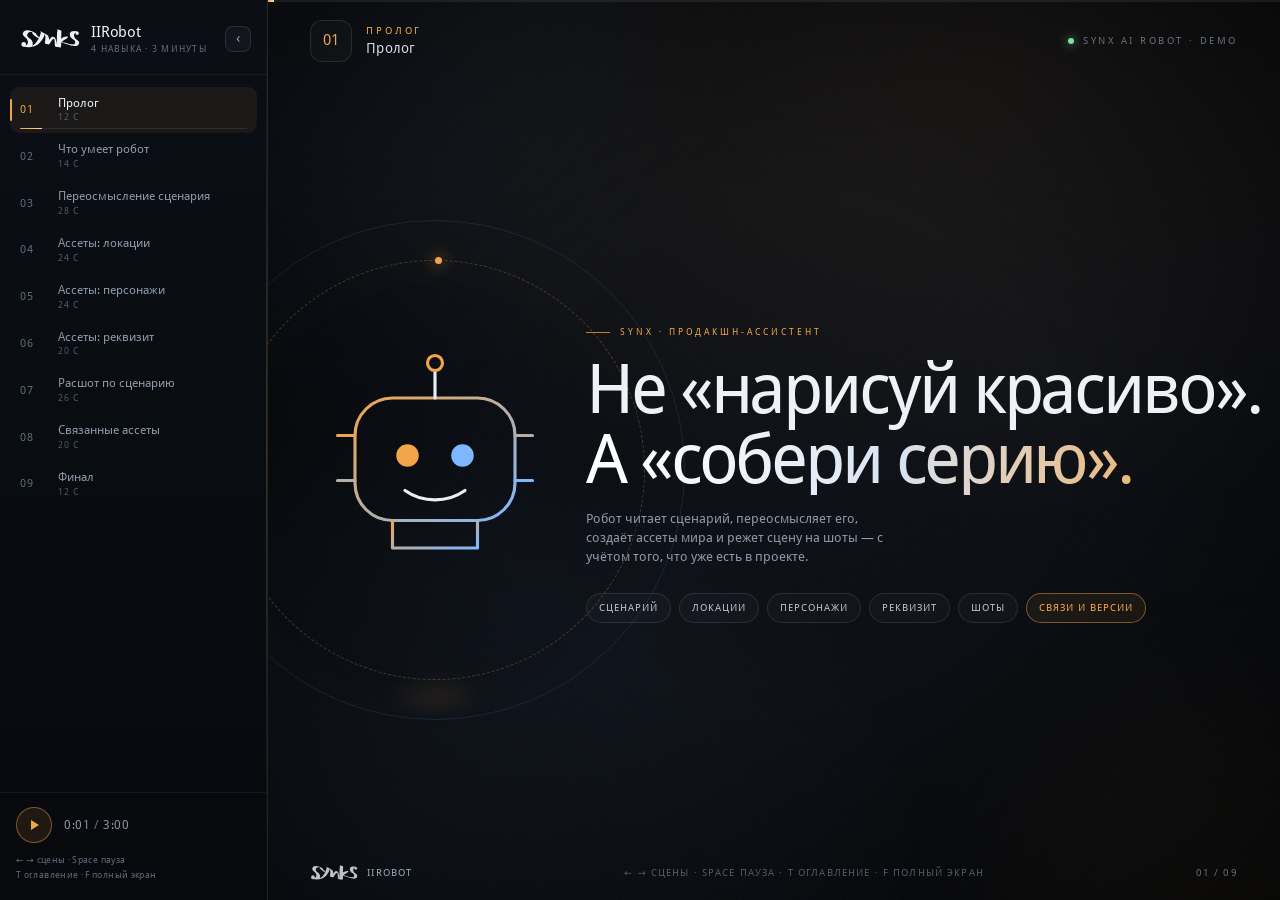
==== promo/presentation/index.html @ e38aaf2a "Add IIRobot 3-minute JS presentation" ====
<!doctype html>
<html lang="ru">
<head>
<meta charset="utf-8">
<meta name="viewport" content="width=device-width, initial-scale=1">
<title>IIRobot — 4 навыка за 3 минуты</title>
<link rel="stylesheet" href="styles.css">
</head>
<body>

<div class="app">

  <!-- ================= левая панель оглавления ================= -->
  <aside class="toc" id="toc" aria-label="Оглавление презентации">
    <div class="toc-head">
      <div class="toc-brand">
        <span class="brand-mark" aria-hidden="true"></span>
        <span class="brand-text"><b>IIRobot</b><small>4 навыка · 3 минуты</small></span>
      </div>
      <button class="toc-toggle" id="toc-toggle" type="button"
              title="Свернуть оглавление (T)" aria-label="Свернуть оглавление" aria-expanded="true">‹</button>
    </div>

    <nav class="toc-list" id="toc-list"><!-- заполняется из .scene --></nav>

    <div class="toc-foot">
      <button class="play-btn" id="play-btn" type="button" title="Пауза (Space)" aria-label="Пауза">
        <span class="play-icon" aria-hidden="true"></span>
      </button>
      <div class="toc-clock">
        <span id="clock">0:00</span><span class="clock-sep">/</span><span id="clock-total">3:00</span>
      </div>
      <div class="toc-hint">← → сцены · Space пауза<br>T оглавление · F полный экран</div>
    </div>
  </aside>

  <!-- ================= сцена ================= -->
  <main class="stage" id="stage">
    <div class="ambient" aria-hidden="true">
      <div class="ambient-grid"></div>
      <div class="orb orb-a"></div>
      <div class="orb orb-b"></div>
      <div class="grain"></div>
      <div class="vignette"></div>
    </div>

    <div class="overall"><span id="overall-bar"></span></div>

    <header class="topbar">
      <div class="chapter">
        <span class="chapter-num" id="chapter-num">01</span>
        <span class="chapter-text">
          <span class="chapter-kicker" id="chapter-kicker">Пролог</span>
          <span class="chapter-title" id="chapter-title">Робот, который собирает серию</span>
        </span>
      </div>
      <div class="topbar-right">
        <span class="live-dot" aria-hidden="true"></span>
        <span class="topbar-note">SYNX AI ROBOT · DEMO</span>
      </div>
    </header>

    <div class="scenes" id="scenes">

      <!-- 01 · интро · 12 с -->
      <section class="scene scene-intro" data-title="Пролог" data-kicker="Пролог"
               data-duration="12">
        <div class="intro-robot a-scale" style="--d:.15s">
          <div class="robot-ring"></div>
          <div class="robot-ring ring-2"></div>
          <svg class="robot" viewBox="0 0 200 220" role="img" aria-label="Робот">
            <defs>
              <linearGradient id="rg" x1="0" y1="0" x2="1" y2="1">
                <stop offset="0" stop-color="#f0a54a"/><stop offset="1" stop-color="#7fb7ff"/>
              </linearGradient>
            </defs>
            <rect x="36" y="52" width="128" height="98" rx="30" fill="none" stroke="url(#rg)" stroke-width="2.5"/>
            <circle cx="78" cy="98" r="9" fill="#f0a54a"/>
            <circle cx="122" cy="98" r="9" fill="#7fb7ff"/>
            <path d="M76 126c14 10 34 10 48 0" fill="none" stroke="#e9eef6" stroke-width="2.5" stroke-linecap="round"/>
            <path d="M100 52V30" stroke="#e9eef6" stroke-width="2.5" stroke-linecap="round"/>
            <circle cx="100" cy="24" r="6" fill="none" stroke="#f0a54a" stroke-width="2.5"/>
            <path d="M36 82H22M164 82h14M36 118H22M164 118h14" stroke="url(#rg)" stroke-width="2.5" stroke-linecap="round"/>
            <path d="M66 150v22h68v-22" fill="none" stroke="url(#rg)" stroke-width="2.5" stroke-linejoin="round"/>
          </svg>
          <span class="robot-shadow"></span>
        </div>

        <div class="intro-copy">
          <div class="kicker a" style="--d:.05s">SYNX · ПРОДАКШН-АССИСТЕНТ</div>
          <h1 class="intro-title">
            <span class="a" style="--d:.18s">Не «нарисуй красиво».</span>
            <span class="grad a" style="--d:.36s">А «собери серию».</span>
          </h1>
          <p class="lead a" style="--d:.58s">
            Робот читает сценарий, переосмысляет его, создаёт ассеты мира
            и режет сцену на шоты — с учётом того, что уже есть в проекте.
          </p>
          <div class="intro-chips">
            <span class="chip a" style="--d:.72s">сценарий</span>
            <span class="chip a" style="--d:.8s">локации</span>
            <span class="chip a" style="--d:.88s">персонажи</span>
            <span class="chip a" style="--d:.96s">реквизит</span>
            <span class="chip a" style="--d:1.04s">шоты</span>
            <span class="chip chip-accent a" style="--d:1.12s">связи и версии</span>
          </div>
        </div>
      </section>

      <!-- 02 · обзор навыков · 14 с -->
      <section class="scene scene-skills" data-title="Что умеет робот" data-kicker="Обзор"
               data-duration="14">
        <div class="scene-head">
          <div>
            <div class="kicker a" style="--d:.05s">ОБЗОР</div>
            <h2 class="a" style="--d:.14s">Четыре навыка, один диалог</h2>
          </div>
          <p class="head-note a" style="--d:.28s">
            Каждый навык — не отдельная кнопка, а продолжение разговора:
            робот помнит проект, связи и историю версий.
          </p>
        </div>

        <div class="skill-grid">
          <article class="skill-card a" style="--d:.28s">
            <span class="skill-num">01</span>
            <h3>Переосмысление сценария</h3>
            <p>Находит, что не работает в раскадровке, и предлагает другое покрытие сцены.</p>
            <div class="skill-visual visual-script" aria-hidden="true">
              <div class="vs-ui"><img src="img/ui-scenario.png" alt=""></div>
              <div class="vs-strip">
                <img src="img/shot-70.jpg" alt="">
                <img src="img/shot-83.jpg" alt="">
                <img src="img/shot-109.jpg" alt="">
              </div>
            </div>
          </article>

          <article class="skill-card a" style="--d:.42s">
            <span class="skill-num">02</span>
            <h3>Ассеты мира</h3>
            <p>Локации, персонажи и реквизит — в едином арт-дирекшне и с нужных ракурсов.</p>
            <div class="skill-visual visual-assets" aria-hidden="true">
              <img src="img/loc-fog.jpg" alt="">
              <img src="img/char-helga.jpg" alt="">
              <img src="img/prop-passport-front.jpg" alt="">
            </div>
          </article>

          <article class="skill-card a" style="--d:.56s">
            <span class="skill-num">03</span>
            <h3>Расшот по сценарию</h3>
            <p>Режет сцену на планы и ракурсы: общий, средний, деталь — по тому, что происходит.</p>
            <div class="skill-visual visual-shots" aria-hidden="true">
              <img src="img/shot-83.jpg" alt="">
              <img src="img/shot-70.jpg" alt="">
              <img src="img/shot-109.jpg" alt="">
            </div>
          </article>

          <article class="skill-card a" style="--d:.7s">
            <span class="skill-num">04</span>
            <h3>Связанные ассеты</h3>
            <p>Проставляет связи шотов с локациями, героями и реквизитом и сверяет с API.</p>
            <div class="skill-visual visual-links" aria-hidden="true">
              <svg viewBox="0 0 300 280" preserveAspectRatio="xMidYMid meet">
                <g fill="none" stroke="rgba(240,165,74,.55)" stroke-width="1.2" stroke-dasharray="4 5">
                  <path d="M82 132 C96 132 96 52 112 52"/>
                  <path d="M82 138 C96 138 96 138 112 138"/>
                  <path d="M82 144 C96 144 96 224 112 224"/>
                  <path d="M176 52 C190 52 190 52 206 52"/>
                  <path d="M176 138 C190 138 190 138 206 138"/>
                  <path d="M176 224 C190 224 190 224 206 224"/>
                </g>
                <g stroke="rgba(127,183,255,.5)" stroke-width="1" fill="none">
                  <path d="M164 52v172M164 52v-20M164 224v20" stroke="rgba(255,255,255,.07)"/>
                </g>
                <g font-family="inherit" font-size="10">
                  <rect x="4" y="116" width="78" height="44" rx="9" fill="rgba(127,183,255,.08)" stroke="rgba(127,183,255,.5)"/>
                  <text x="43" y="135" fill="#dfe8f4" text-anchor="middle" font-size="9">Сценарий</text>
                  <text x="43" y="149" fill="#8d99a9" text-anchor="middle" font-size="8">14 секвенций</text>

                  <rect x="112" y="34" width="64" height="36" rx="8" fill="rgba(255,255,255,.04)" stroke="rgba(255,255,255,.16)"/>
                  <text x="144" y="56" fill="#dfe8f4" text-anchor="middle" font-size="9">шоты</text>
                  <rect x="112" y="120" width="64" height="36" rx="8" fill="rgba(255,255,255,.04)" stroke="rgba(255,255,255,.16)"/>
                  <text x="144" y="142" fill="#dfe8f4" text-anchor="middle" font-size="9">планы</text>
                  <rect x="112" y="206" width="64" height="36" rx="8" fill="rgba(255,255,255,.04)" stroke="rgba(255,255,255,.16)"/>
                  <text x="144" y="228" fill="#dfe8f4" text-anchor="middle" font-size="9">ракурсы</text>

                  <rect x="206" y="32" width="90" height="40" rx="8" fill="rgba(240,165,74,.10)" stroke="rgba(240,165,74,.5)"/>
                  <text x="251" y="56" fill="#f4c084" text-anchor="middle" font-size="9">локации ×6</text>
                  <rect x="206" y="118" width="90" height="40" rx="8" fill="rgba(240,165,74,.10)" stroke="rgba(240,165,74,.5)"/>
                  <text x="251" y="142" fill="#f4c084" text-anchor="middle" font-size="9">персонажи ×6</text>
                  <rect x="206" y="204" width="90" height="40" rx="8" fill="rgba(240,165,74,.10)" stroke="rgba(240,165,74,.5)"/>
                  <text x="251" y="228" fill="#f4c084" text-anchor="middle" font-size="9">реквизит ×14</text>
                </g>
                <g fill="#f0a54a">
                  <circle cx="82" cy="138" r="3.5"/>
                  <circle cx="176" cy="52" r="2.6"/>
                  <circle cx="176" cy="138" r="2.6"/>
                  <circle cx="176" cy="224" r="2.6"/>
                </g>
              </svg>
            </div>
          </article>
        </div>
      </section>

      <!-- 03 · сценарий · 28 с -->
      <section class="scene scene-script" data-title="Переосмысление сценария" data-kicker="Навык 01"
               data-duration="28">
        <div class="split split-script">
          <div class="split-copy">
            <div class="kicker a" style="--d:.05s">НАВЫК 01 · СЦЕНАРИЙ</div>
            <h2 class="a" style="--d:.14s">Сначала понять,<br>что именно не так</h2>
            <p class="lead a" style="--d:.3s">
              Робот разбирает не «картинки», а драматургию: кто в кадре,
              зачем этот план и как сцена монтируется.
            </p>

            <ol class="steps">
              <li class="a" style="--d:.46s"><b>Читает</b> сценарий, ТЗ и связи шотов
                с локациями и персонажами.</li>
              <li class="a" style="--d:.62s"><b>Находит</b> провалы: одинаковые планы,
                герои «за кадром», ложные связи.</li>
              <li class="a" style="--d:.78s"><b>Пересобирает</b> раскадровку: планы,
                ракурсы, участники — по монтажу.</li>
            </ol>

            <blockquote class="quote a" style="--d:1s">
              «Тебе нужно не „разные картинки“,<br>а раскадровка»
            </blockquote>
            <div class="quote-src a" style="--d:1.12s">из диалога с роботом</div>
          </div>

          <figure class="shot-frame frame-ui a-right" style="--d:.34s">
            <div class="frame-bar"><span></span><span></span><span></span><em>IIRobot · Чат</em></div>
            <div class="frame-img">
              <img src="img/ui-scenario.png" alt="Разбор сценария в чате IIRobot">
              <span class="scan"></span>
              <span class="overlay-box box-a"></span>
              <span class="overlay-box box-b"></span>
            </div>
            <figcaption class="tag tag-a">Разбор задачи</figcaption>
            <figcaption class="tag tag-b">Что не так с S01</figcaption>
          </figure>
        </div>
      </section>

      <!-- 04 · локации · 24 с -->
      <section class="scene scene-locations" data-title="Ассеты: локации" data-kicker="Навык 02"
               data-duration="24">
        <div class="scene-head">
          <div>
            <div class="kicker a" style="--d:.05s">НАВЫК 02 · АССЕТЫ</div>
            <h2 class="a" style="--d:.14s">Локации: один мир,<br>много ракурсов</h2>
          </div>
          <p class="head-note a" style="--d:.3s">
            Не «красивый фон», а съёмочная площадка: общий план, обратный,
            детали и предметы, которые держат сцену.
          </p>
        </div>

        <div class="loc-grid">
          <figure class="loc loc-main a-scale" style="--d:.34s">
            <img src="img/loc-fog.jpg" alt="Туманная площадь у здания" class="kb">
            <figcaption><b>Туман снаружи</b><span>общий план · атмосфера</span></figcaption>
          </figure>
          <figure class="loc a-scale" style="--d:.44s">
            <img src="img/loc-basement.jpg" alt="Подвальная аудитория" class="kb">
            <figcaption><b>Подвал</b><span>разрушенный класс</span></figcaption>
          </figure>
          <figure class="loc a-scale" style="--d:.54s">
            <img src="img/loc-vestibule.jpg" alt="Вестибюль" class="kb">
            <figcaption><b>Вестибюль</b><span>мрамор · ночь</span></figcaption>
          </figure>
          <figure class="loc a-scale" style="--d:.64s">
            <img src="img/loc-side.jpg" alt="Боковая комната" class="kb">
            <figcaption><b>Боковая комната</b><span>обратный ракурс</span></figcaption>
          </figure>
          <figure class="loc loc-detail a-scale" style="--d:.74s">
            <img src="img/loc-clock.jpg" alt="Часы в вестибюле" class="kb">
            <figcaption><b>Часы</b><span>23:55 · деталь</span></figcaption>
          </figure>
          <figure class="loc loc-detail a-scale" style="--d:.84s">
            <img src="img/loc-reagents.jpg" alt="Реагенты в подвале" class="kb">
            <figcaption><b>Реагенты</b><span>предметы сцены</span></figcaption>
          </figure>
        </div>

        <div class="strip-note a" style="--d:1s">
          <span class="dot"></span>
          Одна локация — до пяти ракурсов. Каждый следующий кадр остаётся в том же мире.
        </div>
      </section>

      <!-- 05 · персонажи · 24 с -->
      <section class="scene scene-characters" data-title="Ассеты: персонажи" data-kicker="Навык 02"
               data-duration="24">
        <div class="scene-head">
          <div>
            <div class="kicker a" style="--d:.05s">НАВЫК 02 · АССЕТЫ</div>
            <h2 class="a" style="--d:.14s">Персонажи: лицо, костюм, силуэт</h2>
          </div>
          <p class="head-note a" style="--d:.3s">
            Hero-кадр задаёт характер, turnaround фиксирует костюм и пропорции —
            чтобы герой не «плыл» между шотами.
          </p>
        </div>

        <div class="char-grid">
          <article class="char a char-1" style="--d:.34s">
            <div class="char-hero"><img src="img/char-arthur.jpg" alt="Артур — hero-кадр" class="kb"></div>
            <div class="char-card">
              <div class="char-name">Артур</div>
              <div class="char-tags"><span>hero</span><span>turnaround</span><span>close-up</span></div>
              <img class="char-turn" src="img/char-arthur-turn.jpg" alt="Артур — turnaround">
            </div>
          </article>

          <article class="char a char-2" style="--d:.48s">
            <div class="char-hero"><img src="img/char-helga.jpg" alt="Хельга Вольк — hero-кадр" class="kb"></div>
            <div class="char-card">
              <div class="char-name">Хельга Вольк</div>
              <div class="char-tags"><span>hero</span><span>turnaround</span><span>close-up</span></div>
              <img class="char-turn" src="img/char-helga-turn.jpg" alt="Хельга Вольк — turnaround">
            </div>
          </article>

          <article class="char a char-3" style="--d:.62s">
            <div class="char-hero"><img src="img/char-gromov.jpg" alt="Громов — hero-кадр" class="kb"></div>
            <div class="char-card">
              <div class="char-name">Громов</div>
              <div class="char-tags"><span>hero</span><span>close-up</span></div>
              <img class="char-turn char-turn-close" src="img/char-gromov-close.jpg" alt="Громов — крупный план">
            </div>
          </article>
        </div>

        <div class="strip-note a" style="--d:.8s">
          <span class="dot"></span>
          Один персонаж — несколько состояний: портрет, полный рост, разворот, крупный план.
        </div>
      </section>

      <!-- 06 · реквизит · 20 с -->
      <section class="scene scene-props" data-title="Ассеты: реквизит" data-kicker="Навык 02"
               data-duration="20">
        <div class="scene-head">
          <div>
            <div class="kicker a" style="--d:.05s">НАВЫК 02 · АССЕТЫ</div>
            <h2 class="a" style="--d:.14s">Реквизит: предмет с историей</h2>
          </div>
          <p class="head-note a" style="--d:.3s">
            Вещь должна читаться в кадре крупным планом и совпадать
            в каждом появлении — как паспорт Иоанна IV.
          </p>
        </div>

        <div class="prop-grid">
          <figure class="prop prop-main a-scale" style="--d:.34s">
            <img src="img/prop-passport-close.jpg" alt="Паспорт Иоанна IV — крупный план" class="kb">
            <figcaption>
              <b>Паспорт Иоанна IV</b>
              <span>5 ракурсов: front · 3/4 · close · profile · back</span>
            </figcaption>
            <span class="prop-badge">5 ракурсов</span>
          </figure>

          <div class="prop-views">
            <figure class="prop a-scale" style="--d:.46s"><img src="img/prop-passport-front.jpg" alt="Паспорт — фронт"></figure>
            <figure class="prop a-scale" style="--d:.56s"><img src="img/prop-passport-34.jpg" alt="Паспорт — три четверти"></figure>
            <figure class="prop prop-clock a-scale" style="--d:.66s">
              <img src="img/loc-clock.jpg" alt="Часы в вестибюле">
              <figcaption><b>Часы · 23:55</b><span>держат время сцены</span></figcaption>
            </figure>
            <figure class="prop prop-paint a-scale" style="--d:.76s">
              <img src="img/prop-painting.jpg" alt="Портрет Иоанна IV">
              <figcaption><b>Портрет</b><span>картина в кадре</span></figcaption>
            </figure>
          </div>
        </div>
      </section>

      <!-- 07 · расшот · 26 с -->
      <section class="scene scene-shots" data-title="Расшот по сценарию" data-kicker="Навык 03"
               data-duration="26">
        <div class="scene-head">
          <div>
            <div class="kicker a" style="--d:.05s">НАВЫК 03 · РАСШОТ</div>
            <h2 class="a" style="--d:.14s">Покрытие сцены, а не нарезка</h2>
          </div>
          <p class="head-note a" style="--d:.3s">
            Робот предлагает планы и ракурсы под действие: где нужен общий,
            где — средний, а где взгляд героя.
          </p>
        </div>

        <div class="storyboard">
          <figure class="frame a-scale" style="--d:.34s">
            <img src="img/shot-83.jpg" alt="Общий план аудитории">
            <figcaption><span class="plan">общий</span> Аудитория · герой входит</figcaption>
          </figure>
          <figure class="frame a-scale" style="--d:.46s">
            <img src="img/shot-70.jpg" alt="Средний план героя">
            <figcaption><span class="plan">средний</span> Герой садится за парту</figcaption>
          </figure>
          <figure class="frame a-scale" style="--d:.58s">
            <img src="img/shot-109.jpg" alt="Групповой план сцены">
            <figcaption><span class="plan">групповой</span> Разговор в проходе</figcaption>
          </figure>
          <span class="scan-line" aria-hidden="true"></span>
        </div>

        <div class="shot-analysis">
          <div class="shot-table a" style="--d:.72s">
            <div class="shot-row shot-head">
              <span>Секв.</span><span>Локация</span><span>Что в кадре</span>
            </div>
            <div class="shot-row">
              <span class="seq">S01</span>
              <span><code>loc_central_hall_argus</code> ×15</span>
              <span class="chips-mini">
                <i>dome_screen ×5</i><i>analyst_terminal ×5</i><i>confetti ×4</i>
                <i>coffee_cup ×3</i><i>Элара ×9</i><i>Финн ×6</i>
              </span>
            </div>
            <div class="shot-row">
              <span class="seq">S02</span>
              <span><code>loc_analysis_center</code> ×15</span>
              <span class="chips-mini">
                <i>hologram_projector ×4</i><i>server_rack ×2</i><i>leak_pipe</i>
                <i>corridor ×1</i><i>все четверо</i>
              </span>
            </div>
            <div class="shot-row">
              <span class="seq">S03</span>
              <span><code>loc_corridor_elara_office</code> ×12</span>
              <span class="chips-mini">
                <i>elara_desk_lamp ×6</i><i>glass_wall ×2</i><i>coffee_cup</i>
              </span>
            </div>
          </div>

          <div class="plan-notes">
            <div class="plan-note a" style="--d:.84s"><b>общий</b><span>где мы, как устроено пространство и путь героя</span></div>
            <div class="plan-note a" style="--d:.92s"><b>средний</b><span>что делает герой и в каком он состоянии</span></div>
            <div class="plan-note a" style="--d:1s"><b>групповой</b><span>кто с кем в кадре и как меняются отношения</span></div>
          </div>
        </div>

        <div class="shot-stats">
          <div class="stat a" style="--d:1s"><b>14</b><span>секвенций</span></div>
          <div class="stat a" style="--d:1.07s"><b>94</b><span>шота</span></div>
          <div class="stat a" style="--d:1.14s"><b>26</b><span>ассетов</span></div>
          <div class="stat a" style="--d:1.21s"><b>6</b><span>локаций</span></div>
        </div>

        <div class="strip-note a" style="--d:1.3s">
          <span class="dot"></span>
          Расшот связан со сценарием: каждый кадр знает свою локацию и участников.
        </div>
      </section>

      <!-- 08 · связи · 20 с -->
      <section class="scene scene-links" data-title="Связанные ассеты" data-kicker="Навык 04"
               data-duration="20">
        <div class="split split-links">
          <div class="split-copy">
            <div class="kicker a" style="--d:.05s">НАВЫК 04 · СВЯЗИ</div>
            <h2 class="a" style="--d:.14s">Всё связано.<br>Всё проверено.</h2>
            <p class="lead a" style="--d:.3s">
              Робот проставляет <code>linked assets</code> у шотов, а потом
              сверяет результат с API проекта — без «на глаз».
            </p>

            <div class="pipeline">
              <div class="pipe-node a" style="--d:.46s"><span>01</span>Сценарий</div>
              <div class="pipe-node a" style="--d:.56s"><span>02</span>Секвенции</div>
              <div class="pipe-node a" style="--d:.66s"><span>03</span>Шоты</div>
              <div class="pipe-node pipe-accent a" style="--d:.76s"><span>04</span>Ассеты: локация · персонаж · реквизит</div>
              <div class="pipe-node a" style="--d:.86s"><span>05</span>Версии и публикация</div>
              <div class="pipe-pulse" aria-hidden="true"></div>
            </div>

            <div class="verify a" style="--d:1s">
              <b>94 / 94</b>
              <span>шотов связаны · расхождений 0</span>
            </div>
          </div>

          <figure class="shot-frame frame-ui frame-tilt a-right" style="--d:.34s">
            <div class="frame-bar"><span></span><span></span><span></span><em>IIRobot · связи шотов</em></div>
            <div class="frame-img">
              <img src="img/ui-linked.png" alt="Связанные ассеты шотов в IIRobot">
              <span class="scan"></span>
            </div>
          </figure>
        </div>
      </section>

      <!-- 09 · финал · 12 с -->
      <section class="scene scene-final" data-title="Финал" data-kicker="Финал"
               data-duration="12">
        <div class="final-wrap">
          <div class="final-robot a-scale" style="--d:.1s">
            <svg viewBox="0 0 200 220" aria-hidden="true">
              <rect x="36" y="52" width="128" height="98" rx="30" fill="none" stroke="url(#rg)" stroke-width="2.5"/>
              <circle cx="78" cy="98" r="9" fill="#f0a54a"/>
              <circle cx="122" cy="98" r="9" fill="#7fb7ff"/>
              <path d="M76 126c14 10 34 10 48 0" fill="none" stroke="#e9eef6" stroke-width="2.5" stroke-linecap="round"/>
              <path d="M100 52V30" stroke="#e9eef6" stroke-width="2.5" stroke-linecap="round"/>
              <circle cx="100" cy="24" r="6" fill="none" stroke="#f0a54a" stroke-width="2.5"/>
            </svg>
          </div>
          <div class="kicker a" style="--d:.15s">3 МИНУТЫ · 4 НАВЫКА</div>
          <h2 class="final-title a" style="--d:.26s">Сценарий → ассеты → шоты → связи</h2>
          <p class="lead final-lead a" style="--d:.4s">
            Один робот ведёт проект от текста до версий в synx.
            Осталось начать диалог.
          </p>
          <div class="final-actions a" style="--d:.56s">
            <button class="btn-replay" id="replay" type="button">Смотреть заново</button>
            <span class="final-meta">IIRobot 1.0.0 · <code>github.com/jjm-github/synx_ai_robot</code></span>
          </div>
          <div class="final-note a" style="--d:.72s">
            Навыки связаны между собой: связи, которые робот проставил на прошлом шаге,
            становятся контекстом для следующего.
          </div>
        </div>
        <div class="final-rings" aria-hidden="true"><span></span><span></span><span></span></div>
      </section>

    </div>

    <div class="paused-badge" id="paused-badge">Пауза · Space</div>

    <footer class="hintbar">
      <span class="hintbar-brand"><span class="brand-mark small"></span> IIRobot</span>
      <span class="hintbar-text">← → сцены · Space пауза · T оглавление · F полный экран</span>
      <span class="hintbar-right" id="hintbar-right">01 / 09</span>
    </footer>
  </main>
</div>

<script src="app.js"></script>
</body>
</html>
---- promo/presentation/styles.css ----
/* ============================================================
   IIRobot · презентация способностей · 3 минуты
   Шрифт: DroidSans.ttf (локально, fonts/)
   ============================================================ */

@font-face {
  font-family: "Droid Sans";
  src: url("fonts/DroidSans.ttf") format("truetype");
  font-weight: 400 900;
  font-style: normal;
  font-display: block;
}

:root {
  --bg: #06080b;
  --bg-2: #0a0d13;
  --panel: rgba(15, 19, 26, .72);
  --ink: #eef2f7;
  --muted: #8d99a9;
  --muted-2: #626d7c;
  --accent: #f0a54a;
  --accent-2: #7fb7ff;
  --ok: #7ee0a1;
  --line: rgba(255, 255, 255, .10);
  --line-2: rgba(255, 255, 255, .06);
  --toc-w: 316px;
  --ease: cubic-bezier(.16, 1, .3, 1);
  --pad-x: clamp(18px, 3.3vw, 64px);
  --font: "Droid Sans", "DroidSans", "DejaVu Sans", sans-serif;
}

* { box-sizing: border-box; }
html, body { height: 100%; }
body {
  margin: 0;
  overflow: hidden;
  background: var(--bg);
  color: var(--ink);
  font-family: var(--font);
  font-size: 16px;
  line-height: 1.4;
  -webkit-font-smoothing: antialiased;
  text-rendering: optimizeLegibility;
}

code {
  font-family: ui-monospace, "SF Mono", "DejaVu Sans Mono", monospace;
  font-size: .9em;
  color: #cfd8e6;
  background: rgba(255, 255, 255, .06);
  border: 1px solid var(--line-2);
  border-radius: 5px;
  padding: .08em .35em;
}

/* ============================== каркас ============================== */
.app { display: flex; height: 100vh; }

.stage {
  position: relative;
  flex: 1 1 auto;
  min-width: 0;
  overflow: hidden;
  background: radial-gradient(1200px 700px at 70% 10%, rgba(240, 165, 74, .07), transparent 62%),
              radial-gradient(900px 700px at 12% 95%, rgba(127, 183, 255, .06), transparent 60%),
              linear-gradient(150deg, #07090d 0%, #090c12 55%, #06080b 100%);
}

.ambient { position: absolute; inset: 0; pointer-events: none; overflow: hidden; }
.ambient-grid {
  position: absolute; inset: -25%;
  background-image: linear-gradient(rgba(255, 255, 255, .035) 1px, transparent 1px),
                    linear-gradient(90deg, rgba(255, 255, 255, .035) 1px, transparent 1px);
  background-size: 64px 64px;
  transform: perspective(900px) rotateX(57deg) translateY(20%);
  transform-origin: 50% 100%;
  opacity: .4;
  mask-image: radial-gradient(ellipse at 50% 65%, #000 0%, transparent 70%);
  -webkit-mask-image: radial-gradient(ellipse at 50% 65%, #000 0%, transparent 70%);
  animation: gridDrift 30s linear infinite;
}
@keyframes gridDrift { to { background-position: 0 64px, 64px 0; } }

.orb { position: absolute; border-radius: 50%; filter: blur(80px); opacity: .55; }
.orb-a { width: 42vw; height: 42vw; left: -14vw; top: -20vw; background: rgba(127, 183, 255, .10); animation: floatA 24s ease-in-out infinite alternate; }
.orb-b { width: 34vw; height: 34vw; right: -12vw; bottom: -18vw; background: rgba(240, 165, 74, .09); animation: floatA 28s ease-in-out infinite alternate-reverse; }
@keyframes floatA { to { transform: translate3d(3vw, -2vw, 0) scale(1.1); } }

.grain {
  position: absolute; inset: 0; opacity: .12; mix-blend-mode: screen;
  background-image: url("data:image/svg+xml,%3Csvg xmlns='http://www.w3.org/2000/svg' width='180' height='180'%3E%3Cfilter id='n'%3E%3CfeTurbulence type='fractalNoise' baseFrequency='.82' numOctaves='3' stitchTiles='stitch'/%3E%3C/filter%3E%3Crect width='100%25' height='100%25' filter='url(%23n)' opacity='.4'/%3E%3C/svg%3E");
}
.vignette { position: absolute; inset: 0; background: radial-gradient(ellipse at center, transparent 42%, rgba(0, 0, 0, .55) 100%); }

.overall { position: absolute; z-index: 20; top: 0; left: 0; right: 0; height: 2px; background: rgba(255, 255, 255, .07); }
.overall span { display: block; height: 100%; width: 0%; background: linear-gradient(90deg, var(--accent), #ffd8a1); box-shadow: 0 0 14px rgba(240, 165, 74, .6); }

/* ============================== топбар ============================== */
.topbar {
  position: absolute; z-index: 12; top: 0; left: 0; right: 0;
  display: flex; align-items: center; justify-content: space-between;
  padding: 2.2vh var(--pad-x) 0;
  pointer-events: none;
}
.chapter { display: flex; align-items: center; gap: 14px; }
.chapter-num {
  display: grid; place-items: center; width: 42px; height: 42px;
  border: 1px solid var(--line); border-radius: 12px;
  color: var(--accent); font-size: 15px; letter-spacing: .04em;
  background: rgba(255, 255, 255, .02);
}
.chapter-text { display: flex; flex-direction: column; gap: 2px; }
.chapter-kicker { font-size: 9.5px; letter-spacing: .3em; text-transform: uppercase; color: var(--accent); }
.chapter-title { font-size: 13.5px; color: #cfd8e6; letter-spacing: .01em; }
.topbar-right { display: flex; align-items: center; gap: 9px; color: var(--muted-2); }
.topbar-note { font-size: 9.5px; letter-spacing: .26em; text-transform: uppercase; }
.live-dot { width: 6px; height: 6px; border-radius: 50%; background: var(--ok); box-shadow: 0 0 10px rgba(126, 224, 161, .8); animation: live 2.4s ease-in-out infinite; }
@keyframes live { 50% { opacity: .35; } }

/* ============================== сцены ============================== */
.scenes { position: absolute; inset: 0; z-index: 5; }
.scene {
  position: absolute; inset: 0;
  display: flex; flex-direction: column;
  padding: 11vh var(--pad-x) 6.5vh;
  opacity: 0; visibility: hidden; overflow: hidden;
  transform: translateY(14px) scale(.997);
  transition: opacity .6s ease, transform .6s var(--ease), visibility .6s;
}
.scene.is-active { opacity: 1; visibility: visible; transform: none; }

.kicker {
  display: inline-flex; align-items: center; gap: 10px;
  color: var(--accent); font-size: clamp(9px, .72vw, 11.5px);
  letter-spacing: .32em; text-transform: uppercase; white-space: nowrap;
}
.kicker::before { content: ""; width: 24px; height: 1px; background: currentColor; opacity: .75; }

h2 {
  margin: .9vh 0 0;
  font-size: clamp(28px, 3.15vw, 56px);
  line-height: 1.0;
  letter-spacing: -.035em;
  font-weight: 700;
}
.lead {
  margin: 1.6vh 0 0;
  color: var(--muted);
  font-size: clamp(13px, 1.02vw, 17.5px);
  line-height: 1.46;
  max-width: 44ch;
}
.scene-head { display: flex; align-items: flex-end; justify-content: space-between; gap: 4vw; flex: 0 0 auto; }
.head-note {
  margin: 0 0 .4vh; max-width: 40ch; text-align: right;
  color: var(--muted); font-size: clamp(11.5px, .88vw, 14.5px); line-height: 1.45;
}

/* общие появления */
.a, .a-right, .a-scale { opacity: 0; will-change: transform, opacity, filter; }
.is-active .a { animation: rise .95s var(--ease) both; animation-delay: var(--d, 0s); }
.is-active .a-right { animation: riseRight 1.05s var(--ease) both; animation-delay: var(--d, 0s); }
.is-active .a-scale { animation: popScale 1.2s var(--ease) both; animation-delay: var(--d, 0s); }
@keyframes rise { from { opacity: 0; transform: translateY(26px); filter: blur(10px); } to { opacity: 1; transform: none; filter: blur(0); } }
@keyframes riseRight { from { opacity: 0; transform: translateX(46px) rotate(.6deg) scale(.985); filter: blur(8px); } to { opacity: 1; transform: none; filter: blur(0); } }
@keyframes popScale { from { opacity: 0; transform: scale(.94); filter: blur(10px); } to { opacity: 1; transform: none; filter: blur(0); } }

.is-active .kb { animation: kenburns var(--kb, 22s) ease-out both; }
@keyframes kenburns { from { transform: scale(1); } to { transform: scale(1.09); } }
img.kb { transform-origin: 50% 46%; }

/* ============================== 01 · интро ============================== */
.scene-intro {
  display: grid;
  grid-template-columns: 1.55fr .45fr;
  align-items: center;
  gap: 2vw;
  padding-right: calc(var(--pad-x) + 2vw);
}
.intro-copy { max-width: 940px; }
.intro-title {
  margin: 1.6vh 0 0;
  font-size: clamp(34px, 4.45vw, 86px);
  line-height: 1.02;
  letter-spacing: -.045em;
  font-weight: 700;
}
.intro-title span { display: block; white-space: nowrap; }
.intro-title .grad {
  background: linear-gradient(96deg, #fff 8%, #d9e3f2 46%, var(--accent) 96%);
  -webkit-background-clip: text; background-clip: text; color: transparent;
}
.chips, .intro-chips { display: flex; flex-wrap: wrap; gap: 8px; margin-top: 3vh; }
.chip {
  font-size: clamp(10px, .78vw, 12.5px);
  letter-spacing: .1em; text-transform: uppercase;
  padding: 7px 12px; border-radius: 999px;
  border: 1px solid var(--line);
  color: #b9c4d3; background: rgba(255, 255, 255, .025);
}
.chip-accent { border-color: rgba(240, 165, 74, .45); color: var(--accent); background: rgba(240, 165, 74, .07); }

.intro-robot { position: relative; display: grid; place-items: center; height: min(58vh, 520px); }
.robot { width: min(30vw, 250px); position: relative; z-index: 2; filter: drop-shadow(0 30px 60px rgba(0, 0, 0, .6)); animation: botFloat 7s ease-in-out infinite; }
@keyframes botFloat { 50% { transform: translateY(-12px); } }
.robot-ring {
  position: absolute; width: min(44vw, 420px); aspect-ratio: 1; border-radius: 50%;
  border: 1px dashed rgba(240, 165, 74, .28);
  animation: spin 40s linear infinite;
}
.robot-ring::after { content: ""; position: absolute; top: -4px; left: 50%; width: 7px; height: 7px; border-radius: 50%; background: var(--accent); box-shadow: 0 0 16px var(--accent); }
.robot-ring.ring-2 { width: min(52vw, 500px); border-style: solid; border-color: rgba(127, 183, 255, .12); animation-direction: reverse; animation-duration: 60s; }
.robot-ring.ring-2::after { top: auto; bottom: 14%; left: 8%; background: var(--accent-2); box-shadow: 0 0 16px var(--accent-2); }
@keyframes spin { to { transform: rotate(360deg); } }
.robot-shadow { position: absolute; bottom: 4%; width: 42%; height: 26px; border-radius: 50%; background: radial-gradient(ellipse, rgba(240, 165, 74, .18), transparent 70%); filter: blur(10px); }

/* ============================== 02 · навыки ============================== */
.skill-grid {
  flex: 1 1 auto; min-height: 0;
  display: grid; grid-template-columns: repeat(4, 1fr);
  grid-auto-rows: min(62vh, 560px);
  align-items: center;
  gap: 1.5vw;
  margin-top: 3.4vh;
}
.skill-card {
  position: relative; display: flex; flex-direction: column;
  align-self: stretch;
  padding: 2.4vh 1.5vw 2vh;
  border: 1px solid var(--line); border-radius: 18px;
  background: linear-gradient(170deg, rgba(255, 255, 255, .045), rgba(255, 255, 255, .012));
  overflow: hidden;
}
.skill-card::after {
  content: ""; position: absolute; inset: 0;
  background: radial-gradient(360px 200px at 20% 0%, rgba(240, 165, 74, .10), transparent 70%);
  opacity: 0; transition: opacity .4s;
}
.skill-card:hover::after { opacity: 1; }
.skill-num { font-size: clamp(28px, 2.4vw, 42px); letter-spacing: -.03em; color: rgba(255, 255, 255, .13); font-weight: 700; }
.skill-card h3 { margin: 1.4vh 0 .8vh; font-size: clamp(15px, 1.22vw, 21px); line-height: 1.16; letter-spacing: -.015em; }
.skill-card p { margin: 0; color: var(--muted); font-size: clamp(11px, .82vw, 13.5px); line-height: 1.45; }
.skill-visual { margin-top: auto; padding-top: 2vh; flex: 1 1 auto; min-height: 0; display: flex; flex-direction: column; }

.visual-script { display: grid; grid-template-rows: 1.45fr .55fr; gap: 8px; min-height: 0; }
.vs-ui, .vs-strip { overflow: hidden; border-radius: 8px; border: 1px solid var(--line-2); background: #0a0d12; min-height: 0; }
.vs-ui img { width: 100%; height: 100%; object-fit: cover; object-position: 34% 24%; display: block; filter: brightness(.92) saturate(.95); }
.vs-strip { display: grid; grid-template-columns: repeat(3, 1fr); gap: 3px; }
.vs-strip img { width: 100%; height: 100%; object-fit: cover; display: block; filter: brightness(.9); }

.visual-assets { display: grid; grid-template-columns: 1.2fr 1fr 1fr; gap: 6px; }
.visual-assets img { width: 100%; height: 100%; object-fit: cover; border-radius: 7px; filter: saturate(.9) brightness(.92); }
.visual-shots { display: grid; grid-template-columns: repeat(3, 1fr); gap: 6px; }
.visual-shots img { width: 100%; height: 100%; object-fit: cover; border-radius: 6px; filter: brightness(.9); }
.visual-links svg { width: 100%; height: 100%; display: block; }
.visual-links svg path { animation: dash 3.4s linear infinite; }
@keyframes dash { to { stroke-dashoffset: -36; } }

/* ============================== общий split ============================== */
.split { flex: 1 1 auto; min-height: 0; display: grid; grid-template-columns: .84fr 1.16fr; gap: 3.4vw; align-items: center; }
.split-copy { min-width: 0; }
.split-copy h2 { margin-top: 1.1vh; }

.steps { list-style: none; margin: 2.6vh 0 0; padding: 0; position: relative; }
.steps::before { content: ""; position: absolute; left: 7px; top: 8px; bottom: 10px; width: 1px; background: linear-gradient(var(--accent), rgba(127, 183, 255, .35)); opacity: .5; }
.steps li { position: relative; padding: 0 0 1.9vh 30px; color: var(--muted); font-size: clamp(12px, .92vw, 15.5px); line-height: 1.45; }
.steps li::before {
  content: ""; position: absolute; left: 3px; top: 5px; width: 9px; height: 9px; border-radius: 50%;
  background: var(--bg-2); border: 1px solid var(--accent); box-shadow: 0 0 0 4px rgba(240, 165, 74, .08);
}
.steps li b { color: var(--ink); font-weight: 700; }
.steps li:last-child { padding-bottom: 0; }

.quote {
  margin: 3vh 0 0; padding: 1.6vh 0 1.6vh 18px;
  border-left: 2px solid rgba(240, 165, 74, .65);
  font-size: clamp(14px, 1.1vw, 19px); line-height: 1.34; color: #dde4ee;
}
.quote-src { margin: 6px 0 0 20px; font-size: 10px; letter-spacing: .18em; text-transform: uppercase; color: var(--muted-2); }

/* ============================== скриншот ============================== */
.shot-frame {
  position: relative; margin: 0;
  border-radius: 14px; border: 1px solid rgba(255, 255, 255, .14);
  background: #0b0e13;
  box-shadow: 0 30px 90px rgba(0, 0, 0, .55), 0 0 0 1px rgba(0, 0, 0, .4);
  overflow: visible;
}
.frame-bar { display: flex; align-items: center; gap: 7px; padding: 10px 13px; border-bottom: 1px solid var(--line-2); background: rgba(255, 255, 255, .02); border-radius: 13px 13px 0 0; }
.frame-bar span { width: 9px; height: 9px; border-radius: 50%; background: rgba(255, 255, 255, .14); }
.frame-bar span:nth-child(1) { background: #e0655c; }
.frame-bar span:nth-child(2) { background: #e0b45c; }
.frame-bar span:nth-child(3) { background: #6fca7d; }
.frame-bar em { margin-left: 10px; font-style: normal; font-size: 10px; letter-spacing: .12em; text-transform: uppercase; color: var(--muted-2); }
.frame-img { position: relative; overflow: hidden; border-radius: 0 0 13px 13px; }
.frame-img img { display: block; width: 100%; height: auto; }
.frame-img .scan {
  position: absolute; left: 0; right: 0; height: 42%;
  background: linear-gradient(180deg, transparent, rgba(240, 165, 74, .10), transparent);
  mix-blend-mode: screen; opacity: 0;
}
.is-active .frame-img .scan { animation: scanDown 5.2s ease-in-out 1.1s infinite; }
@keyframes scanDown { 0% { top: -42%; opacity: 0; } 12% { opacity: 1; } 70% { opacity: .8; } 100% { top: 100%; opacity: 0; } }

.overlay-box { position: absolute; border: 1.5px solid rgba(240, 165, 74, .75); border-radius: 8px; box-shadow: 0 0 0 6px rgba(240, 165, 74, .06), 0 0 30px rgba(240, 165, 74, .12); opacity: 0; }
.box-a { left: 22.5%; top: 21.5%; width: 64%; height: 30%; }
.box-b { left: 22.5%; top: 53%; width: 64%; height: 22%; border-color: rgba(127, 183, 255, .7); }
.is-active .box-a { animation: boxIn .6s ease 1.5s both, boxPulse 3.2s ease-in-out 2.1s infinite; }
.is-active .box-b { animation: boxIn .6s ease 2.6s both, boxPulse 3.2s ease-in-out 3.2s infinite; }
@keyframes boxIn { from { opacity: 0; transform: scale(.98); } to { opacity: 1; transform: none; } }
@keyframes boxPulse { 50% { box-shadow: 0 0 0 10px rgba(240, 165, 74, .04), 0 0 40px rgba(240, 165, 74, .18); } }

.tag {
  position: absolute; z-index: 3;
  padding: 6px 11px; border-radius: 8px;
  font-size: 10px; letter-spacing: .1em; text-transform: uppercase;
  color: #10141a; background: var(--accent);
  box-shadow: 0 10px 26px rgba(0, 0, 0, .45);
  opacity: 0;
}
.tag-a { right: -14px; top: 17%; }
.tag-b { left: -12px; top: 58%; background: var(--accent-2); }
.is-active .tag-a { animation: rise .6s var(--ease) 2.1s both; }
.is-active .tag-b { animation: rise .6s var(--ease) 3.2s both; }
.frame-tilt { transform: rotate(-1.1deg); }

/* ============================== 04 · локации ============================== */
.loc-grid {
  flex: 1 1 auto; min-height: 0; margin-top: 2.8vh;
  display: grid; grid-template-columns: repeat(3, 1fr); grid-template-rows: repeat(3, 1fr);
  gap: 12px;
}
.loc { position: relative; margin: 0; overflow: hidden; border-radius: 12px; border: 1px solid var(--line); background: #0b0e13; }
.loc-main { grid-column: span 2; grid-row: span 2; }
.loc img { width: 100%; height: 100%; object-fit: cover; display: block; }
.loc figcaption {
  position: absolute; inset: auto 0 0 0; padding: 26px 14px 11px;
  background: linear-gradient(transparent, rgba(4, 6, 9, .86) 60%);
  display: flex; flex-direction: column; gap: 2px;
}
.loc figcaption b { font-size: clamp(11.5px, .86vw, 14px); font-weight: 700; letter-spacing: .01em; }
.loc figcaption span { font-size: clamp(9px, .66vw, 10.5px); letter-spacing: .13em; text-transform: uppercase; color: rgba(220, 228, 240, .62); }
.loc-main figcaption { padding: 60px 20px 16px; }
.loc-main figcaption b { font-size: clamp(16px, 1.3vw, 22px); }

.strip-note {
  flex: 0 0 auto; display: flex; align-items: center; gap: 10px;
  margin-top: 2vh; color: var(--muted); font-size: clamp(10.5px, .8vw, 13px);
}
.strip-note .dot { width: 6px; height: 6px; border-radius: 50%; background: var(--accent); box-shadow: 0 0 12px var(--accent); flex: 0 0 auto; }

/* ============================== 05 · персонажи ============================== */
.char-grid { flex: 1 1 auto; min-height: 0; margin-top: 2.8vh; display: grid; grid-template-columns: repeat(3, 1fr); gap: 1.4vw; }
.char { display: flex; flex-direction: column; min-height: 0; border: 1px solid var(--line); border-radius: 14px; overflow: hidden; background: #0b0e13; }
.char-hero { position: relative; flex: 1 1 auto; min-height: 0; overflow: hidden; }
.char-hero img { width: 100%; height: 100%; object-fit: cover; object-position: 50% 2%; display: block; }
.char-card { flex: 0 0 auto; padding: 10px 12px 12px; background: rgba(10, 13, 18, .92); border-top: 1px solid var(--line-2); }
.char-name { font-size: clamp(14px, 1.05vw, 18px); font-weight: 700; letter-spacing: -.01em; }
.char-tags { display: flex; gap: 5px; margin-top: 6px; flex-wrap: wrap; }
.char-tags span { font-size: 8.5px; letter-spacing: .14em; text-transform: uppercase; color: var(--muted); border: 1px solid var(--line-2); border-radius: 4px; padding: 2px 5px; }
.char-turn { width: 100%; height: 64px; object-fit: cover; object-position: 50% 6%; border-radius: 6px; margin-top: 8px; opacity: .9; }
.char-turn-close { object-position: 50% 22%; }

/* ============================== 06 · реквизит ============================== */
.prop-grid { flex: 1 1 auto; min-height: 0; margin-top: 2.8vh; display: grid; grid-template-columns: 1.02fr 1fr; gap: 12px; }
.prop { position: relative; margin: 0; overflow: hidden; border-radius: 12px; border: 1px solid var(--line); background: #0b0e13; }
.prop img { width: 100%; height: 100%; object-fit: cover; display: block; }
.prop-main { min-height: 0; }
.prop-main figcaption { position: absolute; inset: auto 0 0 0; padding: 60px 18px 14px; background: linear-gradient(transparent, rgba(4, 6, 9, .9) 55%); display: flex; flex-direction: column; gap: 3px; }
.prop-main figcaption b { font-size: clamp(15px, 1.2vw, 20px); }
.prop-main figcaption span { font-size: clamp(9px, .7vw, 11px); letter-spacing: .1em; text-transform: uppercase; color: rgba(220, 228, 240, .6); }
.prop-badge {
  position: absolute; top: 12px; right: 12px; padding: 5px 9px; border-radius: 7px;
  font-size: 9px; letter-spacing: .14em; text-transform: uppercase;
  color: #10141a; background: var(--accent); box-shadow: 0 8px 22px rgba(0, 0, 0, .4);
}
.prop-views { display: grid; grid-template-columns: 1fr 1fr; grid-template-rows: 1fr 1fr; gap: 12px; min-height: 0; }
.prop figcaption {
  position: absolute; inset: auto 0 0 0; padding: 24px 12px 9px;
  background: linear-gradient(transparent, rgba(4, 6, 9, .88) 62%);
  display: flex; flex-direction: column; gap: 1px;
}
.prop figcaption b { font-size: clamp(10.5px, .8vw, 13px); }
.prop figcaption span { font-size: 9px; letter-spacing: .1em; text-transform: uppercase; color: rgba(220, 228, 240, .55); }

/* ============================== 07 · расшот ============================== */
.storyboard { position: relative; flex: 0 0 auto; margin-top: 3vh; display: grid; grid-template-columns: repeat(3, 1fr); gap: 14px; }
.storyboard .frame { position: relative; margin: 0; border-radius: 10px; overflow: hidden; border: 1px solid var(--line); background: #0b0e13; }
.storyboard .frame img { width: 100%; height: 100%; aspect-ratio: 1.4 / 1; object-fit: cover; display: block; }
.storyboard figcaption {
  position: absolute; inset: auto 0 0 0; display: flex; align-items: center; gap: 8px;
  padding: 22px 11px 8px; background: linear-gradient(transparent, rgba(3, 5, 8, .9) 60%);
  font-size: clamp(9.5px, .72vw, 12px); color: #c9d3e1;
}
.storyboard .plan {
  font-size: 8.5px; letter-spacing: .12em; text-transform: uppercase;
  color: var(--accent); border: 1px solid rgba(240, 165, 74, .4); border-radius: 4px; padding: 1px 5px;
}
.scan-line {
  position: absolute; top: 0; bottom: 0; width: 2px; left: 0;
  background: linear-gradient(180deg, transparent, rgba(240, 165, 74, .9), transparent);
  box-shadow: 0 0 18px rgba(240, 165, 74, .5);
  opacity: 0; pointer-events: none;
}
.is-active .scan-line { animation: scanX 4.6s ease-in-out 1s infinite; }
@keyframes scanX { 0% { left: 0; opacity: 0; } 10% { opacity: 1; } 90% { opacity: 1; } 100% { left: 100%; opacity: 0; } }

.shot-analysis { flex: 0 0 auto; margin-top: 2.2vh; display: grid; grid-template-columns: 1.5fr 1fr; gap: 14px; align-items: stretch; }
.shot-table { border: 1px solid var(--line); border-radius: 12px; overflow: hidden; background: rgba(255, 255, 255, .02); }
.shot-row { display: grid; grid-template-columns: 56px .95fr 1.45fr; gap: 12px; align-items: center; padding: 10px 14px; border-top: 1px solid var(--line-2); font-size: clamp(9.5px, .72vw, 11.5px); }
.shot-row:first-child { border-top: 0; }
.shot-head { font-size: 8.5px; letter-spacing: .2em; text-transform: uppercase; color: var(--muted-2); background: rgba(255, 255, 255, .025); padding-top: 6px; padding-bottom: 6px; }
.shot-row .seq { color: var(--accent); font-weight: 700; letter-spacing: .04em; }
.shot-row code { white-space: nowrap; font-size: .92em; }
.chips-mini { display: flex; flex-wrap: wrap; gap: 4px; }
.chips-mini i { font-style: normal; font-size: 8.5px; letter-spacing: .02em; color: #b6c1d0; border: 1px solid var(--line); border-radius: 999px; padding: 1px 6px; background: rgba(255, 255, 255, .025); white-space: nowrap; }
.plan-notes { display: flex; flex-direction: column; gap: 6px; }
.plan-note {
  flex: 1 1 0; display: flex; flex-direction: column; justify-content: center; gap: 2px;
  padding: 6px 12px; border-left: 2px solid rgba(127, 183, 255, .45);
  background: linear-gradient(90deg, rgba(127, 183, 255, .05), transparent 70%);
  border-radius: 0 8px 8px 0;
}
.plan-note b { font-size: 9px; letter-spacing: .16em; text-transform: uppercase; color: var(--accent-2); }
.plan-note span { font-size: clamp(9.5px, .72vw, 11.5px); color: var(--muted); line-height: 1.35; }

.shot-stats { margin-top: auto; display: grid; grid-template-columns: repeat(4, 1fr); gap: 12px; padding-top: 2vh; }
.stat {
  display: flex; flex-direction: column; gap: 3px;
  padding: 10px 14px; border: 1px solid var(--line); border-radius: 10px;
  background: linear-gradient(170deg, rgba(255, 255, 255, .035), rgba(255, 255, 255, .01));
}
.stat b { font-size: clamp(20px, 1.7vw, 28px); line-height: 1; letter-spacing: -.03em; color: var(--ink); }
.stat b em { font-style: normal; color: var(--accent); }
.stat span { font-size: 9px; letter-spacing: .18em; text-transform: uppercase; color: var(--muted-2); }

/* ============================== 08 · связи ============================== */
.split-links { grid-template-columns: .9fr 1.1fr; }
.pipeline { position: relative; margin-top: 2.6vh; display: flex; flex-direction: column; gap: 0; }
.pipe-node {
  position: relative; display: flex; align-items: center; gap: 12px;
  padding: 9px 0 9px 0; color: #c6d0de; font-size: clamp(11px, .86vw, 14px);
}
.pipe-node::before { content: ""; width: 9px; height: 9px; border-radius: 50%; border: 1px solid rgba(127, 183, 255, .8); background: #0a0d13; flex: 0 0 auto; z-index: 2; box-shadow: 0 0 0 4px rgba(127, 183, 255, .06); }
.pipe-node span { font-size: 9px; color: var(--muted-2); letter-spacing: .12em; width: 18px; flex: 0 0 auto; }
.pipe-node:not(:last-child)::after { content: ""; position: absolute; left: 4px; top: 22px; bottom: -8px; width: 1px; background: linear-gradient(rgba(127, 183, 255, .5), rgba(127, 183, 255, .12)); }
.pipe-accent { color: var(--accent); }
.pipe-accent::before { border-color: var(--accent); box-shadow: 0 0 0 4px rgba(240, 165, 74, .1); }
.pipe-pulse {
  position: absolute; left: 0; top: 0; width: 9px; height: 9px; border-radius: 50%; background: var(--accent);
  box-shadow: 0 0 16px var(--accent); opacity: 0;
}
.is-active .pipe-pulse { animation: pipeRun 5s ease-in-out 1.2s infinite; }
@keyframes pipeRun { 0% { top: 12px; opacity: 0; } 8% { opacity: 1; } 92% { opacity: 1; } 100% { top: calc(100% - 26px); opacity: 0; } }

.verify { display: flex; align-items: baseline; gap: 12px; margin-top: 2.4vh; padding-top: 1.8vh; border-top: 1px solid var(--line-2); }
.verify b { font-size: clamp(24px, 2vw, 34px); letter-spacing: -.02em; color: var(--ok); }
.verify span { color: var(--muted); font-size: clamp(10.5px, .8vw, 12.5px); }

/* ============================== 09 · финал ============================== */
.scene-final { align-items: center; justify-content: center; text-align: center; padding-bottom: 8vh; }
.final-wrap { position: relative; z-index: 2; max-width: 980px; display: flex; flex-direction: column; align-items: center; }
.final-robot { width: 96px; margin-bottom: 2.2vh; filter: drop-shadow(0 20px 40px rgba(0, 0, 0, .5)); animation: botFloat 6s ease-in-out infinite; }
.final-robot svg { width: 100%; }
.final-title { margin: 1.4vh 0 0; font-size: clamp(28px, 2.9vw, 52px); line-height: 1.05; letter-spacing: -.04em; }
.final-lead { margin-left: auto; margin-right: auto; text-align: center; max-width: 52ch; }
.final-actions { display: flex; align-items: center; gap: 18px; margin-top: 3.6vh; flex-wrap: wrap; justify-content: center; }
.btn-replay {
  font-family: inherit; font-size: 13px; letter-spacing: .04em; font-weight: 700;
  color: #10141a; background: linear-gradient(120deg, #ffd8a1, var(--accent));
  border: 0; border-radius: 999px; padding: 12px 22px; cursor: pointer;
  box-shadow: 0 14px 40px rgba(240, 165, 74, .28);
  transition: transform .2s var(--ease), box-shadow .2s;
}
.btn-replay:hover { transform: translateY(-1px); box-shadow: 0 18px 50px rgba(240, 165, 74, .38); }
.final-meta { color: var(--muted-2); font-size: 11.5px; letter-spacing: .04em; }
.final-note { margin-top: 3vh; color: var(--muted-2); font-size: 11px; max-width: 62ch; line-height: 1.5; }
.final-rings { position: absolute; inset: 0; display: grid; place-items: center; pointer-events: none; }
.final-rings span { position: absolute; border-radius: 50%; border: 1px solid rgba(240, 165, 74, .10); width: min(46vw, 68vh); aspect-ratio: 1; animation: ringPulse 6s ease-out infinite; }
.final-rings span:nth-child(2) { width: min(58vw, 80vh); animation-delay: 1.4s; border-color: rgba(127, 183, 255, .08); }
.final-rings span:nth-child(3) { width: min(70vw, 92vh); animation-delay: 2.8s; }
@keyframes ringPulse { 0% { opacity: 0; transform: scale(.94); } 30% { opacity: 1; } 100% { opacity: 0; transform: scale(1.06); } }

/* ============================== TOC ============================== */
.toc {
  position: relative; z-index: 30;
  flex: 0 0 var(--toc-w); width: var(--toc-w);
  display: flex; flex-direction: column;
  background: linear-gradient(180deg, #0b0f15 0%, #07090d 100%);
  border-right: 1px solid var(--line);
  transition: width .45s var(--ease), flex-basis .45s var(--ease);
  overflow: hidden;
}
.toc::after { content: ""; position: absolute; top: 0; right: 0; bottom: 0; width: 1px; background: linear-gradient(transparent, rgba(240, 165, 74, .25), transparent); }
.toc-head { display: flex; align-items: center; justify-content: space-between; gap: 10px; padding: 22px 16px 18px 20px; border-bottom: 1px solid var(--line-2); }
.toc-brand { display: flex; align-items: center; gap: 11px; min-width: 0; }
.brand-mark {
  width: 74px; height: 24px; flex: 0 0 auto; background: var(--ink);
  -webkit-mask: url("../../static/synks_logo.svg") center / contain no-repeat;
  mask: url("../../static/synks_logo.svg") center / contain no-repeat;
}
.brand-mark.small { width: 48px; height: 16px; opacity: .8; }
.brand-text { display: flex; flex-direction: column; min-width: 0; }
.brand-text b { font-size: 15px; letter-spacing: -.01em; white-space: nowrap; }
.brand-text small { font-size: 9px; letter-spacing: .14em; text-transform: uppercase; color: var(--muted-2); white-space: nowrap; }
.toc-toggle {
  width: 26px; height: 26px; flex: 0 0 auto; border-radius: 8px;
  border: 1px solid var(--line); background: rgba(255, 255, 255, .03);
  color: var(--muted); font-family: inherit; font-size: 15px; line-height: 1; cursor: pointer;
  transition: color .2s, background .2s, transform .45s var(--ease);
}
.toc-toggle:hover { color: var(--ink); background: rgba(255, 255, 255, .07); }

.toc-list { flex: 1 1 auto; overflow-y: auto; overflow-x: hidden; padding: 12px 10px; scrollbar-width: thin; scrollbar-color: rgba(255,255,255,.15) transparent; }
.toc-item {
  position: relative; display: grid; grid-template-columns: 30px 1fr; align-items: center; gap: 8px;
  width: 100%; text-align: left; padding: 10px 10px 11px;
  border: 0; border-radius: 9px; background: transparent;
  color: var(--muted); font-family: inherit; cursor: pointer;
  transition: background .2s, color .2s;
}
.toc-item:hover { background: rgba(255, 255, 255, .035); color: #cfd8e6; }
.toc-num { font-size: 11px; letter-spacing: .06em; color: var(--muted-2); transition: color .2s; }
.toc-text { display: flex; flex-direction: column; gap: 2px; min-width: 0; }
.toc-title { font-size: 12.5px; line-height: 1.2; white-space: nowrap; overflow: hidden; text-overflow: ellipsis; }
.toc-meta { font-size: 9px; letter-spacing: .12em; text-transform: uppercase; color: var(--muted-2); opacity: .8; }
.toc-item::before { content: ""; position: absolute; left: 0; top: 12px; bottom: 12px; width: 2px; border-radius: 2px; background: transparent; transition: background .25s; }
.toc-progress { position: absolute; left: 10px; right: 10px; bottom: 4px; height: 1.5px; border-radius: 2px; background: rgba(255, 255, 255, .09); overflow: hidden; opacity: 0; transition: opacity .25s; }
.toc-progress i { display: block; height: 100%; width: calc(var(--p, 0) * 100%); background: linear-gradient(90deg, var(--accent), #ffd8a1); }
.toc-item.is-current { color: var(--ink); background: rgba(240, 165, 74, .075); }
.toc-item.is-current .toc-num { color: var(--accent); }
.toc-item.is-current::before { background: var(--accent); }
.toc-item.is-current .toc-progress { opacity: 1; }
.toc-item.is-past .toc-num { color: rgba(126, 224, 161, .75); }
.toc-item.is-past .toc-progress { opacity: .35; }

.toc-foot { flex: 0 0 auto; display: grid; grid-template-columns: 38px 1fr; align-items: center; gap: 10px; padding: 14px 16px 18px; border-top: 1px solid var(--line-2); }
.play-btn {
  width: 36px; height: 36px; border-radius: 50%; border: 1px solid rgba(240, 165, 74, .45);
  background: rgba(240, 165, 74, .1); cursor: pointer; display: grid; place-items: center;
  transition: background .2s, transform .2s;
}
.play-btn:hover { background: rgba(240, 165, 74, .2); transform: scale(1.04); }
.play-icon { width: 0; height: 0; border-left: 8px solid var(--accent); border-top: 5px solid transparent; border-bottom: 5px solid transparent; margin-left: 2px; }
body.is-paused .play-icon { width: 8px; height: 10px; border: 0; background: var(--accent); border-radius: 1px; box-shadow: 5px 0 0 var(--accent); margin-left: -5px; }
.toc-clock { font-size: 12px; color: var(--muted); letter-spacing: .05em; font-variant-numeric: tabular-nums; }
.clock-sep { margin: 0 4px; color: var(--muted-2); }
.toc-hint { grid-column: 1 / -1; font-size: 9px; line-height: 1.6; color: var(--muted-2); letter-spacing: .04em; }

/* свёрнутая панель */
.app.toc-collapsed .toc { flex-basis: 74px; width: 74px; }
.app.toc-collapsed .toc-head { padding: 22px 10px 18px; justify-content: center; }
.app.toc-collapsed .brand-text,
.app.toc-collapsed .toc-text,
.app.toc-collapsed .toc-hint,
.app.toc-collapsed .toc-clock { display: none; }
.app.toc-collapsed .brand-mark { display: none; }
.app.toc-collapsed .toc-toggle { transform: rotate(180deg); }
.app.toc-collapsed .toc-item { grid-template-columns: 1fr; justify-items: center; padding: 12px 4px; }
.app.toc-collapsed .toc-progress { left: 14px; right: 14px; }
.app.toc-collapsed .toc-foot { grid-template-columns: 1fr; justify-items: center; padding: 14px 8px 18px; }
.app.toc-collapsed .toc-num { font-size: 12.5px; }
.app.toc-collapsed .toc-item::before { top: 50%; transform: translateY(-50%); bottom: auto; height: 26px; }

/* ============================== подвал ============================== */
.hintbar {
  position: absolute; z-index: 12; left: 0; right: 0; bottom: 0;
  display: flex; align-items: center; justify-content: space-between; gap: 16px;
  padding: 0 var(--pad-x) 2.2vh;
  color: var(--muted-2); font-size: 9.5px; letter-spacing: .12em; text-transform: uppercase;
  pointer-events: none;
}
.hintbar-brand { display: flex; align-items: center; gap: 9px; color: #9aa6b6; }
.hintbar-text { opacity: .8; }
.hintbar-right { font-variant-numeric: tabular-nums; }

.paused-badge {
  position: absolute; z-index: 40; left: 50%; bottom: 7vh; transform: translate(-50%, 10px);
  padding: 8px 16px; border-radius: 999px;
  background: rgba(10, 13, 18, .85); border: 1px solid rgba(240, 165, 74, .35);
  color: var(--accent); font-size: 10px; letter-spacing: .22em; text-transform: uppercase;
  opacity: 0; pointer-events: none; transition: opacity .25s, transform .25s;
  backdrop-filter: blur(8px);
}
body.is-paused .paused-badge { opacity: 1; transform: translate(-50%, 0); }

/* ============================== адаптив ============================== */
@media (max-width: 1280px) {
  :root { --toc-w: 268px; }
  .toc-title { font-size: 11.5px; }
  .brand-mark { width: 60px; }
  .intro-title { font-size: clamp(38px, 5.4vw, 80px); }
  .skill-grid { gap: 12px; }
  .head-note { max-width: 32ch; }
}
@media (max-width: 1040px) {
  .app { position: relative; }
  .toc { position: absolute; inset: 0 auto 0 0; z-index: 50; box-shadow: 30px 0 80px rgba(0, 0, 0, .5); }
  .scene { padding-top: 12vh; }
  .split, .split-links, .scene-intro { grid-template-columns: 1fr; gap: 18px; }
  .intro-robot, .head-note, .hintbar-text { display: none; }
  .skill-grid { grid-template-columns: repeat(2, 1fr); }
  .char-grid { gap: 10px; }
  .loc-grid { grid-template-columns: repeat(2, 1fr); grid-template-rows: repeat(4, 1fr); }
  .loc-main { grid-column: span 2; grid-row: span 1; }
  .prop-grid { grid-template-columns: 1fr 1fr; }
}
@media (max-height: 720px) {
  .scene { padding-top: 9.5vh; }
  .intro-title { font-size: clamp(34px, 4.6vw, 76px); }
  .char-turn { height: 40px; }
  .steps li { padding-bottom: 1.2vh; }
}

@media (prefers-reduced-motion: reduce) {
  *, *::before, *::after { animation-duration: .001ms !important; animation-delay: 0s !important; transition-duration: .001ms !important; }
  .is-active .kb { animation: none; }
}
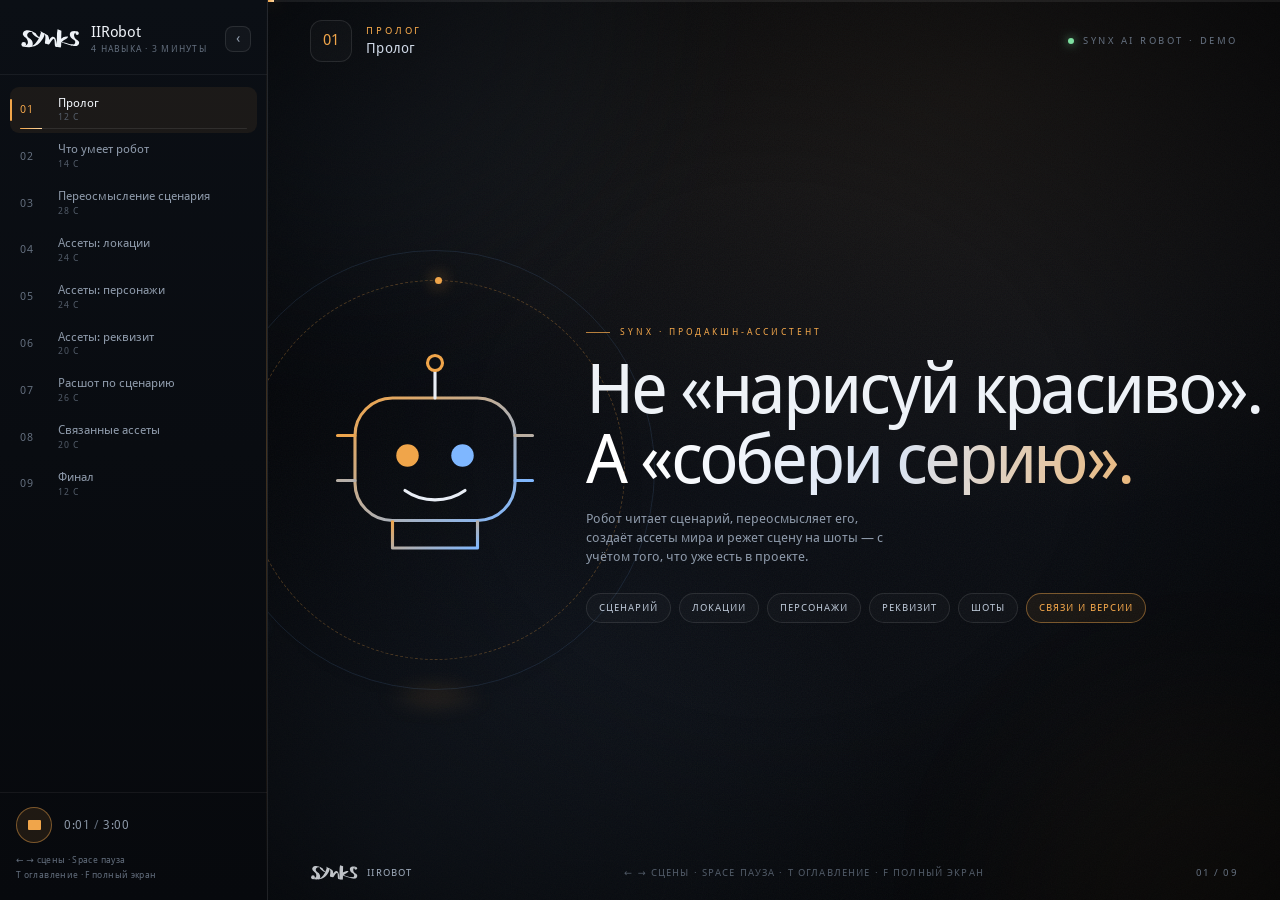
==== commit f1bf75b6: "Polish 3-minute presentation: full-height scenes, links rule, replay state" ====
--- a/promo/presentation/index.html
+++ b/promo/presentation/index.html
@@ -3,7 +3,10 @@
 <head>
 <meta charset="utf-8">
 <meta name="viewport" content="width=device-width, initial-scale=1">
+<meta name="color-scheme" content="dark">
+<meta name="description" content="IIRobot — анимационная презентация способностей: переосмысление сценария, ассеты локаций, персонажей и реквизита, расшот и связанные ассеты. 3 минуты.">
 <title>IIRobot — 4 навыка за 3 минуты</title>
+<link rel="icon" href="../../static/app_icon.png">
 <link rel="stylesheet" href="styles.css">
 </head>
 <body>
@@ -412,6 +415,8 @@
           <span class="scan-line" aria-hidden="true"></span>
         </div>
 
+        <div class="table-caption a" style="--d:.68s">Пример связей · проект sinX · 14 секвенций · 94 шота</div>
+
         <div class="shot-analysis">
           <div class="shot-table a" style="--d:.72s">
             <div class="shot-row shot-head">
@@ -486,6 +491,10 @@
             <div class="verify a" style="--d:1s">
               <b>94 / 94</b>
               <span>шотов связаны · расхождений 0</span>
+            </div>
+            <div class="rule a" style="--d:1.1s">
+              <b>Правило</b> связываю только то, что реально в кадре:
+              персонаж «за кадром» голосом — не линкуется.
             </div>
           </div>
 
--- a/promo/presentation/styles.css
+++ b/promo/presentation/styles.css
@@ -204,12 +204,12 @@
 .robot { width: min(30vw, 250px); position: relative; z-index: 2; filter: drop-shadow(0 30px 60px rgba(0, 0, 0, .6)); animation: botFloat 7s ease-in-out infinite; }
 @keyframes botFloat { 50% { transform: translateY(-12px); } }
 .robot-ring {
-  position: absolute; width: min(44vw, 420px); aspect-ratio: 1; border-radius: 50%;
+  position: absolute; width: min(38vw, 380px); aspect-ratio: 1; border-radius: 50%;
   border: 1px dashed rgba(240, 165, 74, .28);
   animation: spin 40s linear infinite;
 }
 .robot-ring::after { content: ""; position: absolute; top: -4px; left: 50%; width: 7px; height: 7px; border-radius: 50%; background: var(--accent); box-shadow: 0 0 16px var(--accent); }
-.robot-ring.ring-2 { width: min(52vw, 500px); border-style: solid; border-color: rgba(127, 183, 255, .12); animation-direction: reverse; animation-duration: 60s; }
+.robot-ring.ring-2 { width: min(44vw, 440px); border-style: solid; border-color: rgba(127, 183, 255, .12); animation-direction: reverse; animation-duration: 60s; }
 .robot-ring.ring-2::after { top: auto; bottom: 14%; left: 8%; background: var(--accent-2); box-shadow: 0 0 16px var(--accent-2); }
 @keyframes spin { to { transform: rotate(360deg); } }
 .robot-shadow { position: absolute; bottom: 4%; width: 42%; height: 26px; border-radius: 50%; background: radial-gradient(ellipse, rgba(240, 165, 74, .18), transparent 70%); filter: blur(10px); }
@@ -218,8 +218,9 @@
 .skill-grid {
   flex: 1 1 auto; min-height: 0;
   display: grid; grid-template-columns: repeat(4, 1fr);
-  grid-auto-rows: min(62vh, 560px);
+  grid-auto-rows: min(64vh, 620px);
   align-items: center;
+  align-content: center;
   gap: 1.5vw;
   margin-top: 3.4vh;
 }
@@ -405,7 +406,11 @@
 .is-active .scan-line { animation: scanX 4.6s ease-in-out 1s infinite; }
 @keyframes scanX { 0% { left: 0; opacity: 0; } 10% { opacity: 1; } 90% { opacity: 1; } 100% { left: 100%; opacity: 0; } }
 
-.shot-analysis { flex: 0 0 auto; margin-top: 2.2vh; display: grid; grid-template-columns: 1.5fr 1fr; gap: 14px; align-items: stretch; }
+.table-caption {
+  margin-top: 2.2vh; font-size: 9px; letter-spacing: .18em; text-transform: uppercase;
+  color: var(--muted-2);
+}
+.shot-analysis { flex: 0 0 auto; margin-top: .9vh; display: grid; grid-template-columns: 1.5fr 1fr; gap: 14px; align-items: stretch; }
 .shot-table { border: 1px solid var(--line); border-radius: 12px; overflow: hidden; background: rgba(255, 255, 255, .02); }
 .shot-row { display: grid; grid-template-columns: 56px .95fr 1.45fr; gap: 12px; align-items: center; padding: 10px 14px; border-top: 1px solid var(--line-2); font-size: clamp(9.5px, .72vw, 11.5px); }
 .shot-row:first-child { border-top: 0; }
@@ -457,6 +462,14 @@
 .verify b { font-size: clamp(24px, 2vw, 34px); letter-spacing: -.02em; color: var(--ok); }
 .verify span { color: var(--muted); font-size: clamp(10.5px, .8vw, 12.5px); }
 
+.rule {
+  margin-top: 1.8vh; max-width: 54ch; padding: 10px 14px;
+  border: 1px solid var(--line); border-left: 2px solid rgba(240, 165, 74, .6);
+  border-radius: 0 9px 9px 0; background: rgba(255, 255, 255, .02);
+  color: var(--muted); font-size: clamp(10.5px, .78vw, 12.5px); line-height: 1.45;
+}
+.rule b { color: var(--accent); font-size: 9px; letter-spacing: .16em; text-transform: uppercase; margin-right: 8px; }
+
 /* ============================== 09 · финал ============================== */
 .scene-final { align-items: center; justify-content: center; text-align: center; padding-bottom: 8vh; }
 .final-wrap { position: relative; z-index: 2; max-width: 980px; display: flex; flex-direction: column; align-items: center; }
@@ -541,8 +554,9 @@
   transition: background .2s, transform .2s;
 }
 .play-btn:hover { background: rgba(240, 165, 74, .2); transform: scale(1.04); }
-.play-icon { width: 0; height: 0; border-left: 8px solid var(--accent); border-top: 5px solid transparent; border-bottom: 5px solid transparent; margin-left: 2px; }
-body.is-paused .play-icon { width: 8px; height: 10px; border: 0; background: var(--accent); border-radius: 1px; box-shadow: 5px 0 0 var(--accent); margin-left: -5px; }
+.play-icon { width: 8px; height: 10px; border: 0; background: var(--accent); border-radius: 1px; box-shadow: 5px 0 0 var(--accent); margin-left: -5px; }
+body.is-paused .play-icon,
+body.is-ended .play-icon { width: 0; height: 0; border-left: 8px solid var(--accent); border-top: 5px solid transparent; border-bottom: 5px solid transparent; background: transparent; box-shadow: none; margin-left: 2px; }
 .toc-clock { font-size: 12px; color: var(--muted); letter-spacing: .05em; font-variant-numeric: tabular-nums; }
 .clock-sep { margin: 0 4px; color: var(--muted-2); }
 .toc-hint { grid-column: 1 / -1; font-size: 9px; line-height: 1.6; color: var(--muted-2); letter-spacing: .04em; }
@@ -596,14 +610,33 @@
 @media (max-width: 1040px) {
   .app { position: relative; }
   .toc { position: absolute; inset: 0 auto 0 0; z-index: 50; box-shadow: 30px 0 80px rgba(0, 0, 0, .5); }
-  .scene { padding-top: 12vh; }
-  .split, .split-links, .scene-intro { grid-template-columns: 1fr; gap: 18px; }
+  .scene { padding-top: 11vh; padding-bottom: 8vh; }
+  .split, .split-links { grid-template-columns: 1fr 1fr; gap: 16px; }
+  .scene-intro { grid-template-columns: 1fr; gap: 18px; }
   .intro-robot, .head-note, .hintbar-text { display: none; }
-  .skill-grid { grid-template-columns: repeat(2, 1fr); }
-  .char-grid { gap: 10px; }
-  .loc-grid { grid-template-columns: repeat(2, 1fr); grid-template-rows: repeat(4, 1fr); }
-  .loc-main { grid-column: span 2; grid-row: span 1; }
-  .prop-grid { grid-template-columns: 1fr 1fr; }
+  .scene-head h2 { font-size: clamp(22px, 3vw, 32px); }
+  .lead { font-size: 12px; }
+  .steps li { font-size: 11px; padding-bottom: 10px; }
+  .skill-grid { grid-template-columns: repeat(2, 1fr); grid-auto-rows: minmax(0, 1fr); gap: 10px; margin-top: 2vh; }
+  .skill-card { padding: 14px 14px 12px; }
+  .skill-num { font-size: 20px; }
+  .skill-card h3 { font-size: 14px; margin: 8px 0 5px; }
+  .skill-card p { font-size: 10.5px; }
+  .skill-visual { display: none; }
+  .loc-grid { grid-template-columns: repeat(3, 1fr); grid-template-rows: repeat(3, 1fr); gap: 8px; margin-top: 2vh; }
+  .loc-main { grid-column: span 2; grid-row: span 2; }
+  .char-grid { gap: 10px; margin-top: 2vh; }
+  .char-card { padding: 7px 9px 9px; }
+  .char-turn, .char-tags span:nth-child(n+3) { display: none; }
+  .prop-grid { grid-template-columns: 1fr 1fr; gap: 8px; margin-top: 2vh; }
+  .storyboard { gap: 8px; margin-top: 2vh; }
+  .shot-analysis { grid-template-columns: 1fr; gap: 8px; margin-top: 1.6vh; }
+  .plan-notes { flex-direction: row; }
+  .plan-note { padding: 5px 8px; }
+  .shot-row { grid-template-columns: 44px .9fr 1.4fr; padding: 6px 10px; gap: 8px; }
+  .shot-stats { display: none; }
+  .verify b { font-size: 22px; }
+  .frame-img img { max-height: 46vh; object-fit: cover; object-position: 30% 40%; }
 }
 @media (max-height: 720px) {
   .scene { padding-top: 9.5vh; }
